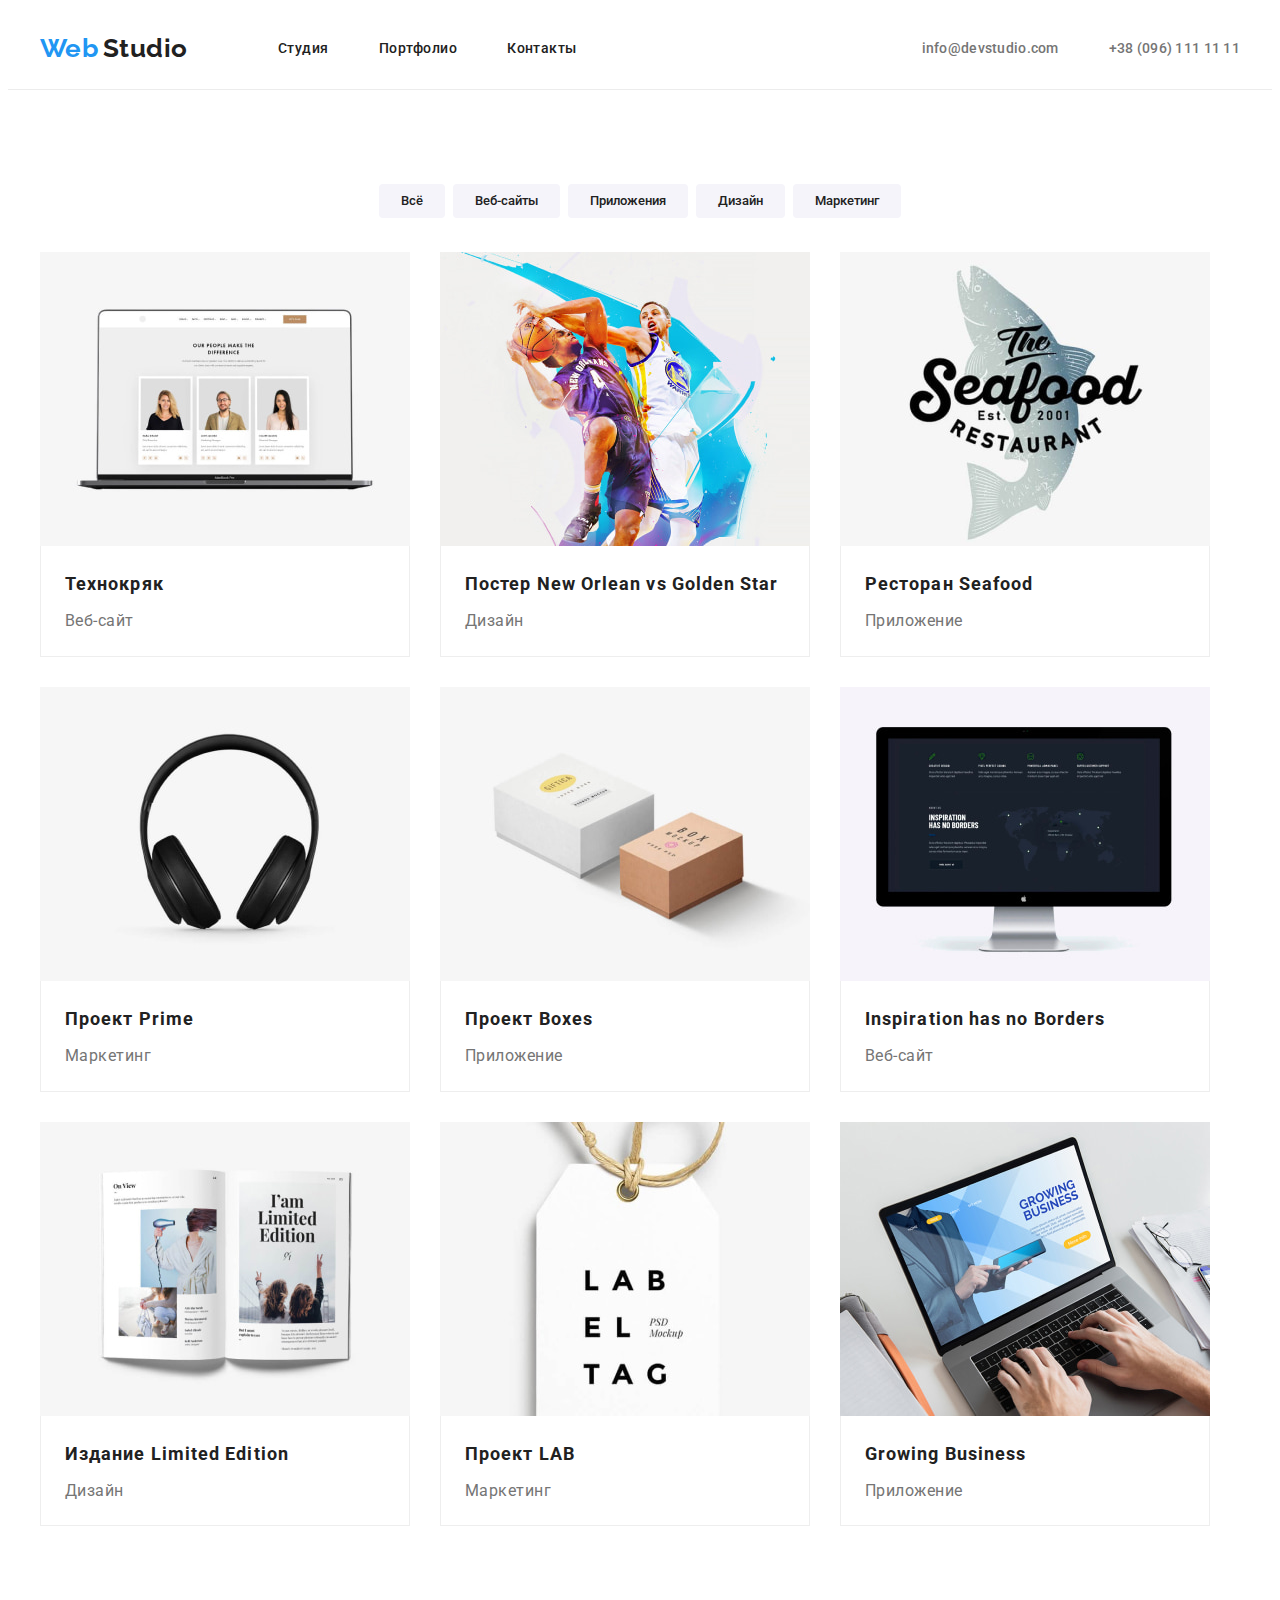
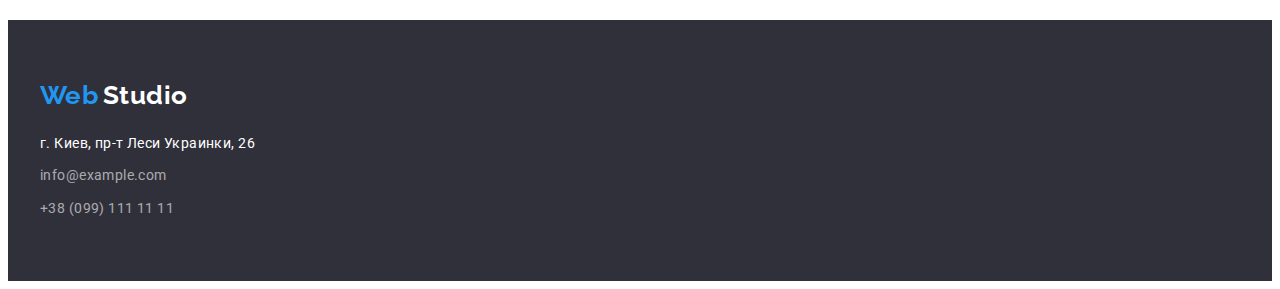
==== portfolio.html @ 958a1b43 "Initial commit" ====
<!DOCTYPE html>
<html lang="ru">
	<head>
		<meta charset="UTF-8" />
		<meta http-equiv="X-UA-Compatible" content="IE=edge" />
		<meta name="viewport" content="width=device-width, initial-scale=1.0" />
		<title>WebStudio</title>
		<link rel="preconnect" href="https://fonts.googleapis.com" />
		<link rel="preconnect" href="https://fonts.gstatic.com" crossorigin />
		<link
			href="https://fonts.googleapis.com/css2?family=Raleway:wght@700&family=Roboto:wght@400;500;700;900&display=swap"
			rel="stylesheet"
		/>
		<link
			rel="stylesheet"
			href="https://cdnjs.cloudflare.com/ajax/libs/modern-normalize/1.1.0/modern-normalize.min.css"
			integrity="sha512-wpPYUAdjBVSE4KJnH1VR1HeZfpl1ub8YT/NKx4PuQ5NmX2tKuGu6U/JRp5y+Y8XG2tV+wKQpNHVUX03MfMFn9Q=="
			crossorigin="anonymous"
			referrerpolicy="no-referrer"
		/>
		<link rel="stylesheet" href="./css/styles.css" />
	</head>
	<body>
		<header class="header">
			<div class="container">
				<!--Navigation-->
				<nav class="nav">
					<a class="logo" href="index.html">
						<span class="web">Web</span>
						<span class="studio">Studio</span>
					</a>
					<ul class="list">
						<li class="item"><a class="link" href="./index.html">Студия</a></li>
						<li class="item"><a class="link" href="./portfolio.html">Портфолио</a></li>
						<li class="item"><a class="link" href="Контакты">Контакты</a></li>
					</ul>
				</nav>
				<!--Contacts-->
				<ul class="contacts-list">
					<li class="item"><a class="link" href="mailto:info@devstudio.com">info@devstudio.com</a></li>
					<li class="item"><a class="link" href="tel:+380961111111">+38 (096) 111 11 11</a></li>
				</ul>
			</div>
		</header>

		<main>
			<!--Gallery-->
			<section class="section-gallery">
				<h1 class="portfolio-title visually-hidden">Портфолио</h1>
				<div class="container">
					<!-- list btn -->
					<ul class="btn-list">
						<li class="item">
							<button class="btn" type="button">Всё</button>
						</li>
						<li class="item">
							<button class="btn" type="button">Веб-сайты</button>
						</li>
						<li class="item">
							<button class="btn" type="button">Приложения</button>
						</li>
						<li class="item">
							<button class="btn" type="button">Дизайн</button>
						</li>
						<li class="item">
							<button class="btn" type="button">Маркетинг</button>
						</li>
					</ul>
					<!--Portfolio-->
					<ul class="portfolio-list">
						<li class="item">
							<a class="link" href="">
								<img class="photo" src="img/portfolio/1.jpg" alt="version1" width="370" height="294" />
								<div class="caption">
									<h2 class="title">Технокряк</h2>
									<p class="text">Веб-сайт</p>
								</div>
							</a>
						</li>
						<li class="item">
							<a class="link" href="">
								<img class="photo" src="img/portfolio/2.jpg" alt="version1" width="370" height="294" />
								<div class="caption">
									<h2 class="title">Постер New Orlean vs Golden Star</h2>
									<p class="text">Дизайн</p>
								</div>
							</a>
						</li>
						<li class="item">
							<a class="link" href="">
								<img class="photo" src="img/portfolio/3.jpg" alt="version1" width="370" height="294" />
								<div class="caption">
									<h2 class="title">Ресторан Seafood</h2>
									<p class="text">Приложение</p>
								</div>
							</a>
						</li>
						<li class="item">
							<a class="link" href="">
								<img class="photo" src="img/portfolio/4.jpg" alt="version1" width="370" height="294" />
								<div class="caption">
									<h2 class="title">Проект Prime</h2>
									<p class="text">Маркетинг</p>
								</div>
							</a>
						</li>
						<li class="item">
							<a class="link" href="">
								<img class="photo" src="img/portfolio/5.jpg" alt="version1" width="370" height="294" />
								<div class="caption">
									<h2 class="title">Проект Boxes</h2>
									<p class="text">Приложение</p>
								</div>
							</a>
						</li>
						<li class="item">
							<a class="link" href="">
								<img class="photo" src="img/portfolio/6.jpg" alt="version1" width="370" height="294" />
								<div class="caption">
									<h2 class="title">Inspiration has no Borders</h2>
									<p class="text">Веб-сайт</p>
								</div>
							</a>
						</li>
						<li class="item">
							<a class="link" href="">
								<img class="photo" src="img/portfolio/7.jpg" alt="version1" width="370" height="294" />
								<div class="caption">
									<h2 class="title">Издание Limited Edition</h2>
									<p class="text">Дизайн</p>
								</div>
							</a>
						</li>
						<li class="item">
							<a class="link" href="">
								<img class="photo" src="img/portfolio/8.jpg" alt="version1" width="370" height="294" />
								<div class="caption">
									<h2 class="title">Проект LAB</h2>
									<p class="text">Маркетинг</p>
								</div>
							</a>
						</li>
						<li class="item">
							<a class="link" href="">
								<img class="photo" src="img/portfolio/9.jpg" alt="version1" width="370" height="294" />
								<div class="caption">
									<h2 class="title">Growing Business</h2>
									<p class="text">Приложение</p>
								</div>
							</a>
						</li>
					</ul>
				</div>
			</section>
		</main>

		<footer class="footer">
			<div class="container">
				<a class="logo" href="./index.html">
					<span class="web">Web</span>
					<span class="studio">Studio</span>
				</a>
				<address class="address">г. Киев, пр-т Леси Украинки, 26</address>
				<ul class="list">
					<li class="item"><a class="link" href="mailto:info@example.com">info@example.com</a></li>
					<li class="item"><a class="link" href="tel:+380991111111">+38 (099) 111 11 11</a></li>
				</ul>
			</div>
		</footer>
	</body>
</html>
---- css/styles.css ----
/* primary-text-color: #757575;; 
title-text-color: #212121;
title-h1-color: #FFFFFF;
accent-color-background: #2196F3;
bcg-color-footer- 2F303A
:hover-color: #2196F3; */

:root {
	--primary-text-color: #757575;

	--title-text-color: #212121;

	--title-h1-color: #ffffff;

	--accent-color-background: #2196f3;

	--focus-hover-color: #2196f3;

	--accent-btn: #f5f4fa;

	--bcg-color-footer: #2f303a;

	--bcg-color-header: #ffffff;

	--contacts-list-color: rgba(255, 255, 255, 0.6);
	--background-our-team: #f5f4fa;
}

body {
	font-family: "Roboto", sans-serif;
	letter-spacing: 0.03em;

	color: var(--primary-text-color);
	background-color: #ffffff;
}
h1,
h2,
h3,
h4,
h5,
h6,
p,
ul {
	margin: 0;
	padding: 0;
}

img,
a {
	display: block;
}

.list,
.btn-list,
.contacts-list,
.portfolio-list {
	list-style: none;
}

.portfolio-list .link {
	text-decoration: none;
}

/* header */
.header {
	background-color: var(--bcg-color-header);
	border-bottom: 1px solid #ececec;
}

.container {
	/* outline: 4px solid red; */

	width: 1200px;
	padding: 0 15px;

	margin: 0 auto;
}

.header .container {
	align-items: center;
	display: flex;
	/* outline: 4px solid tomato; */
}

.web {
	text-decoration: none;

	font-weight: 700;
	font-size: 26px;
	line-height: 1.2;
	font-family: "Raleway", sans-serif;

	color: var(--accent-color-background);
}

.studio {
	font-weight: 700;
	font-size: 26px;
	line-height: 31px;
	font-family: "Raleway", sans-serif;

	color: var(--title-text-color);
}

.nav {
	display: flex;
	align-items: center;
}

.header .logo {
	display: block;
	text-decoration: none;
	margin-right: 90px;
	padding-top: 25px;
	padding-bottom: 25px;
}

/* <!--Navigation--> */
.nav .list {
	display: flex;
}

.nav .item:not(:last-child) {
	margin-right: 50px;
}

/* .nav .item {
	margin-right: 50px;
}

 .nav .item:last-child {
margin-right: 0;
} 

.nav .item + .item {
	margin-left: 50px;
} */

.nav .link {
	text-decoration: none;

	padding: 32px 0;
	font-weight: 500;
	font-size: 14px;
	line-height: 1.2;

	color: var(--title-text-color);
}

/* .contacts-list */
.contacts-list {
	display: flex;
	margin-left: auto;
}

.contacts-list .item:not(:last-child) {
	margin-right: 50px;
}

.contacts-list .link {
	text-decoration: none;

	padding: 32px 0;
	font-weight: 500;
	font-size: 14px;
	line-height: 1.2;
	letter-spacing: 0.02em;

	color: var(--primary-text-color);
}

/* :hover and :focus */
.nav .link:hover,
.nav .link:focus,
.contacts-list .link:hover,
.contacts-list .link:focus,
.footer .link:hover,
.footer .link:focus {
	color: var(--focus-hover-color);
}

/* MAIN */

/* section Hero*/
.section-hero {
	background-color: var(--bcg-color-footer);
}
.section-hero .container {
	max-width: 1600px;
	padding-top: 200px;
	padding-bottom: 200px;
	text-align: center;
	/* outline: 4px solid tomato; */
	color: var(--title-h1-color);
}

.hero-title {
	margin-bottom: 30px;

	font-weight: 900;
	font-size: 44px;
	line-height: 1.36;
	letter-spacing: 0.06em;
	text-transform: uppercase;

	color: #ffffff;
}

.section-hero .button {
	padding: 10px 32px;

	min-width: 200px;
	font-weight: 700;
	font-size: 16px;
	line-height: 1.9;
	letter-spacing: 0.06em;
	font-family: inherit;
	cursor: pointer;

	color: var(--title-h1-color);
	background-color: var(--accent-color-background);
	border-radius: 4px;
	border-width: 0;
	box-shadow: 0px 4px 4px rgb(0 0 0 / 15%);
}

.section-hero .button:hover {
	background-color: var(--title-h1-color);
	color: var(--title-text-color);
}

/* section-features */
.section-features {
	background-color: var(--bcg-color-header);
}

.visually-hidden {
	position: absolute;
	width: 1px;
	height: 1px;
	margin: -1px;
	border: 0;
	padding: 0;

	white-space: nowrap;
	clip-path: inset(100%);
	clip: rect(0 0 0 0);
	overflow: hidden;
}

.section-features {
	/* outline: 4px solid tomato; */
	padding-top: 94px;
	padding-bottom: 94px;
}

.section-features .list {
	display: flex;
}

.section-features .item:not(:last-child) {
	margin-right: 30px;
}
.section-features .item {
	width: 270px;
}

.section-features .title {
	margin-bottom: 10px;

	font-weight: 700;
	font-size: 14px;
	line-height: 1.14;
	letter-spacing: 0.03em;

	color: var(--title-text-color);
}

.section-features .text {
	line-height: 1.71;
	font-size: 14px;
	color: var(--primary-text-color);
}

/* <!--Speciality--> */
.section-special {
	padding-bottom: 94px;
}

.section-special .title {
	text-align: center;

	margin-bottom: 50px;

	font-weight: 700;
	font-size: 36px;
	line-height: 1.7;
	letter-spacing: 0.03em;

	color: var(--title-text-color);
}

.section-special .list {
	display: flex;
}

.section-special .item:not(:last-child) {
	margin-right: 30px;
}

/* <!--Our Team--> */
.section-team {
	background-color: var(--background-our-team);
	padding-top: 94px;
	padding-bottom: 94px;
}

.section-team .title {
	text-align: center;
	margin-bottom: 50px;

	font-size: 36px;
	line-height: 1.17;
	letter-spacing: 0.03em;

	color: var(--title-text-color);
}

.section-team .list {
	display: flex;
}

.section-team .item {
	box-shadow: 0px 1px 3px rgba(0, 0, 0, 0.12), 0px 1px 1px rgba(0, 0, 0, 0.14), 0px 2px 1px rgba(0, 0, 0, 0.2);
	border-radius: 0px 0px 4px 4px;
	background-color: #ffffff;
}

.section-team .item:not(:last-child) {
	margin-right: 30px;
}

.person-card {
	padding: 30px 30px;
}

.section-team .name {
	text-align: center;
	margin-bottom: 10px;

	font-weight: 500;
	line-height: 1.2;

	color: var(--title-text-color);
}

.section-team .text {
	text-align: center;

	line-height: 1.2;

	color: var(--primary-text-color);
}

.footer {
	padding-top: 60px;
	padding-bottom: 60px;

	background-color: var(--bcg-color-footer);
}

.footer .logo {
	display: block;
	text-decoration: none;
	margin-bottom: 20px;
}

.footer .studio {
	color: var(--title-h1-color);
}

.address {
	font-style: normal;

	margin-bottom: 9px;
	font-size: 14px;
	line-height: 1.7;
	letter-spacing: 0.03em;

	color: var(--title-h1-color);
}

.footer .list .item:not(:last-child) {
	margin-bottom: 9px;
}

.footer .link {
	text-decoration: none;

	font-size: 14px;
	line-height: 1.7;
	letter-spacing: 0.03em;

	color: rgba(255, 255, 255, 0.6);
}

/* =======================================
			   portfolio
======================================= */

.section-gallery {
	padding: 94px 0px;
}

.btn-list {
	display: flex;
	justify-content: center;
	margin-bottom: 34px;
}

.btn {
	cursor: pointer;
	font-family: inherit;

	font-weight: 500;
	line-height: 1.65;
	padding: 6px 22px;

	color: var(--title-text-color);
	background: var(--accent-btn);
	border-radius: 4px;
	border-width: 0;
}

.btn-list .item:not(:last-child) {
	margin-right: 8px;
}

.btn-list .title {
	font-weight: 700;
	font-size: 18px;
	line-height: 2;

	color: var(--title-text-color);
}

.btn:hover,
.btn:focus {
	font-weight: 500;
	line-height: 1.65;

	background-color: var(--accent-color-background);
	color: var(--title-h1-color);
	box-shadow: 0px 4px 4px rgb(0 0 0 / 15%);
}

.portfolio-list {
	display: flex;
	flex-wrap: wrap;
}

.portfolio-list .item {
	margin-right: 30px;
}

.portfolio-list .item:nth-child(3n) {
	margin-right: 0;
}

.portfolio-list .item:nth-child(-n + 6) {
	margin-bottom: 30px;
}

.caption {
	padding: 20px 24px;

	border-left: 1px solid #eee;
	border-right: 1px solid #eee;
	border-bottom: 1px solid #eee;
}

.portfolio-list .title {
	margin-bottom: 4px;

	font-weight: 700; 	
	font-size: 18px;
	line-height: 2;
	letter-spacing: 0.06em;

	color: var(--title-text-color);
}

.portfolio-list .text {
	line-height: 1.86;

	color: var(--primary-text-color);
}
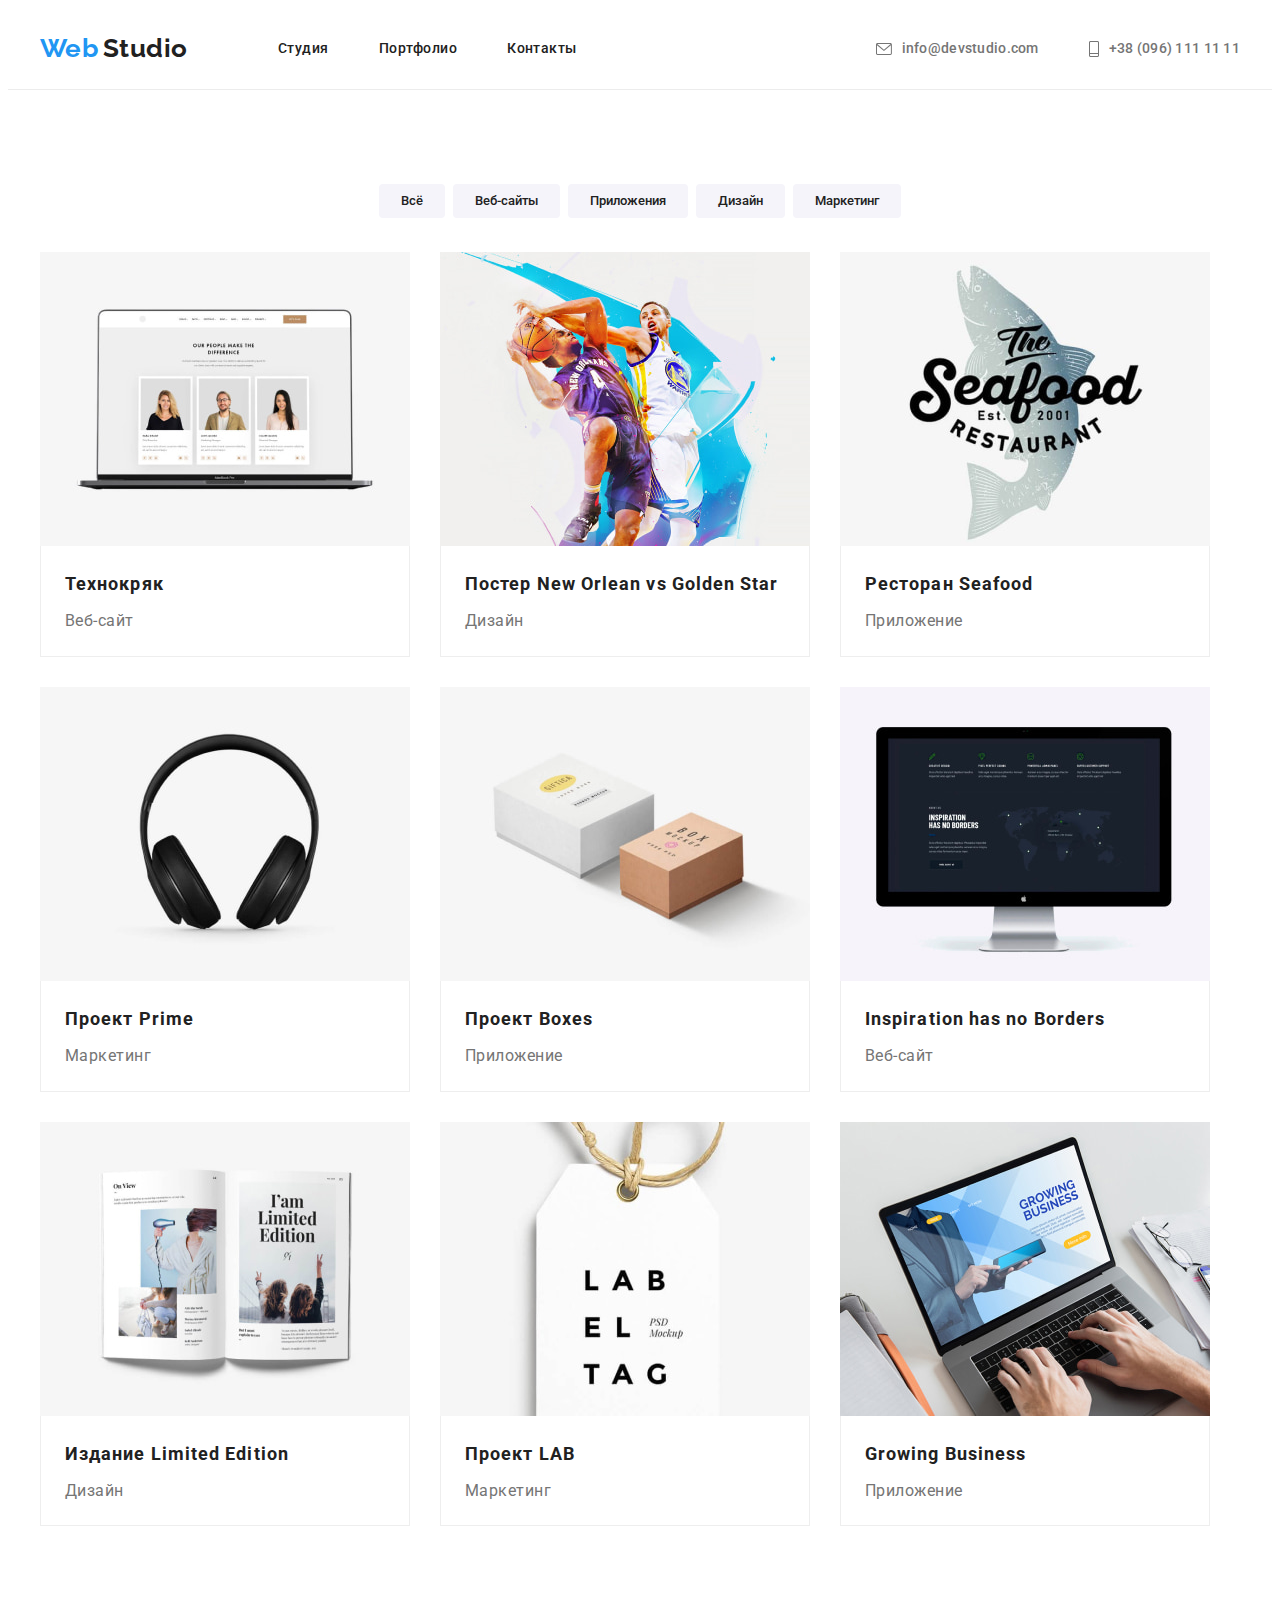
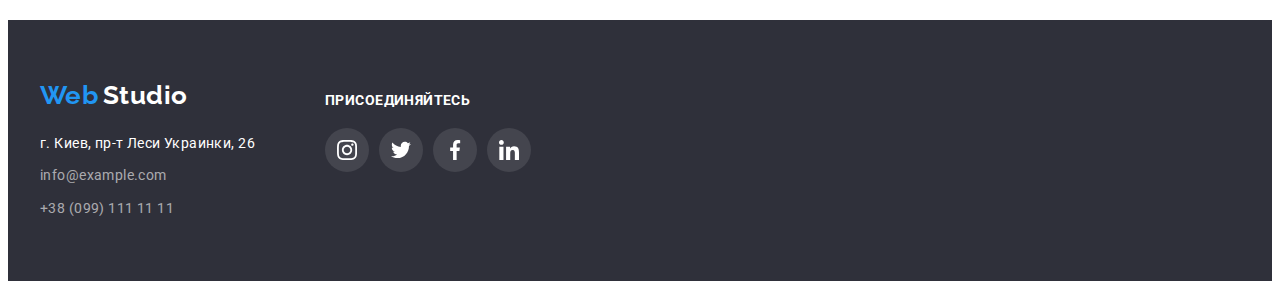
==== commit 79a5fcfb: "fist commit HW4" ====
--- a/portfolio.html
+++ b/portfolio.html
@@ -37,8 +37,22 @@
 				</nav>
 				<!--Contacts-->
 				<ul class="contacts-list">
-					<li class="item"><a class="link" href="mailto:info@devstudio.com">info@devstudio.com</a></li>
-					<li class="item"><a class="link" href="tel:+380961111111">+38 (096) 111 11 11</a></li>
+					<li class="item">
+						<a class="link" href="mailto:info@devstudio.com">
+							<svg class="icon" width="16" height="12">
+								<use href="./img/icon/all-icon/icon.svg#icon-envelope"></use>
+							</svg>
+							info@devstudio.com
+						</a>
+					</li>
+					<li class="item">
+						<a class="link" href="tel:+380961111111">
+							<svg class="icon" width="10" height="16">
+								<use href="./img/icon/all-icon/icon.svg#icon-smartphone"></use>
+							</svg>
+							+38 (096) 111 11 11
+						</a>
+					</li>
 				</ul>
 			</div>
 		</header>
@@ -156,15 +170,50 @@
 
 		<footer class="footer">
 			<div class="container">
-				<a class="logo" href="./index.html">
-					<span class="web">Web</span>
-					<span class="studio">Studio</span>
-				</a>
-				<address class="address">г. Киев, пр-т Леси Украинки, 26</address>
-				<ul class="list">
-					<li class="item"><a class="link" href="mailto:info@example.com">info@example.com</a></li>
-					<li class="item"><a class="link" href="tel:+380991111111">+38 (099) 111 11 11</a></li>
-				</ul>
+				<div class="footer-group">
+					<a class="logo" href="./index.html">
+						<span class="web">Web</span>
+						<span class="studio">Studio</span>
+					</a>
+					<address class="address">г. Киев, пр-т Леси Украинки, 26</address>
+					<ul class="list">
+						<li class="item"><a class="link" href="mailto:info@example.com">info@example.com</a></li>
+						<li class="item"><a class="link" href="tel:+380991111111">+38 (099) 111 11 11</a></li>
+					</ul>
+				</div>
+				<div class="social">
+					<h2 class="social-title">присоединяйтесь</h2>
+					<ul class="list">
+						<li class="item">
+							<a href="https://www.instagram.com/" class="link">
+								<svg class="icon" width="20" height="20">
+									<use href="./img/icon/all-icon/icon.svg#icon-instagram-F"></use>
+								</svg>
+							</a>
+						</li>
+						<li class="item">
+							<a href="https://twitter.com/?lang=ru" class="link" width="20" height="20">
+								<svg class="icon">
+									<use href="./img/icon/all-icon/icon.svg#icon-twitter-F"></use>
+								</svg>
+							</a>
+						</li>
+						<li class="item">
+							<a href="https://www.facebook.com/" class="link" width="20" height="20">
+								<svg class="icon">
+									<use href="./img/icon/all-icon/icon.svg#icon-facebook-F"></use>
+								</svg>
+							</a>
+						</li>
+						<li class="item">
+							<a href="https://www.linkedin.com/" class="link" width="20" height="20">
+								<svg class="icon">
+									<use href="./img/icon/all-icon/icon.svg#icon-linkedin-F"></use>
+								</svg>
+							</a>
+						</li>
+					</ul>
+				</div>
 			</div>
 		</footer>
 	</body>
--- a/css/styles.css
+++ b/css/styles.css
@@ -24,6 +24,9 @@
 
 	--contacts-list-color: rgba(255, 255, 255, 0.6);
 	--background-our-team: #f5f4fa;
+	--bgc-client: #e5e5e5;
+	--icon-primary-color: #afb1b8;
+	--bgc-features-icon: #f5f4fa;
 }
 
 body {
@@ -51,6 +54,7 @@
 }
 
 .list,
+.person,
 .btn-list,
 .contacts-list,
 .portfolio-list {
@@ -63,17 +67,20 @@
 
 /* header */
 .header {
-	background-color: var(--bcg-color-header);
+	background-color: var(--title-h1-color);
 	border-bottom: 1px solid #ececec;
 }
 
 .container {
-	/* outline: 4px solid red; */
-
 	width: 1200px;
 	padding: 0 15px;
 
 	margin: 0 auto;
+}
+
+.section {
+	padding-top: 94px;
+	padding-bottom: 94px;
 }
 
 .header .container {
@@ -158,15 +165,20 @@
 }
 
 .contacts-list .link {
-	text-decoration: none;
-
+	display: flex;
+	align-items: center;
 	padding: 32px 0;
 	font-weight: 500;
 	font-size: 14px;
 	line-height: 1.2;
 	letter-spacing: 0.02em;
+	text-decoration: none;
 
 	color: var(--primary-text-color);
+}
+
+.contacts-list .icon {
+	margin-right: 10px;
 }
 
 /* :hover and :focus */
@@ -183,14 +195,18 @@
 
 /* section Hero*/
 .section-hero {
-	background-color: var(--bcg-color-footer);
-}
+	background-image: linear-gradient(to right, rgba(47, 48, 58, 0.4), rgba(47, 48, 58, 0.4)),
+		url("../img/hero/hero-img.jpg");
+	background-repeat: no-repeat;
+	background-position: center;
+	background-size: 1600px;
+}
+
 .section-hero .container {
 	max-width: 1600px;
 	padding-top: 200px;
 	padding-bottom: 200px;
 	text-align: center;
-	/* outline: 4px solid tomato; */
 	color: var(--title-h1-color);
 }
 
@@ -230,7 +246,8 @@
 }
 
 /* section-features */
-.section-features {
+.features {
+	padding-top: 94px;
 	background-color: var(--bcg-color-header);
 }
 
@@ -248,24 +265,32 @@
 	overflow: hidden;
 }
 
-.section-features {
-	/* outline: 4px solid tomato; */
-	padding-top: 94px;
-	padding-bottom: 94px;
-}
-
-.section-features .list {
-	display: flex;
-}
-
-.section-features .item:not(:last-child) {
+.features-icon {
+	display: flex;
+	align-items: center;
+	justify-content: center;
+
+	margin-bottom: 30px;
+
+	width: 270px;
+	height: 120px;
+
+	border-radius: 4px;
+	background-color: var(--bgc-features-icon);
+}
+
+.features .list {
+	display: flex;
+}
+
+.features .item:not(:last-child) {
 	margin-right: 30px;
 }
-.section-features .item {
+.features .item {
 	width: 270px;
 }
 
-.section-features .title {
+.features .title {
 	margin-bottom: 10px;
 
 	font-weight: 700;
@@ -276,18 +301,18 @@
 	color: var(--title-text-color);
 }
 
-.section-features .text {
+.features .text {
 	line-height: 1.71;
 	font-size: 14px;
 	color: var(--primary-text-color);
 }
 
 /* <!--Speciality--> */
-.section-special {
+.special {
 	padding-bottom: 94px;
 }
 
-.section-special .title {
+.special .title {
 	text-align: center;
 
 	margin-bottom: 50px;
@@ -300,22 +325,22 @@
 	color: var(--title-text-color);
 }
 
-.section-special .list {
-	display: flex;
-}
-
-.section-special .item:not(:last-child) {
+.special .list {
+	display: flex;
+}
+
+.special .item:not(:last-child) {
 	margin-right: 30px;
 }
 
 /* <!--Our Team--> */
-.section-team {
+.team {
 	background-color: var(--background-our-team);
-	padding-top: 94px;
-	padding-bottom: 94px;
-}
-
-.section-team .title {
+	/* max-width: 1600px; */
+	/* background-position: center; */
+}
+
+.team .title {
 	text-align: center;
 	margin-bottom: 50px;
 
@@ -326,25 +351,31 @@
 	color: var(--title-text-color);
 }
 
-.section-team .list {
-	display: flex;
-}
-
-.section-team .item {
+.team-list {
+	display: flex;
+}
+
+.team-list .person {
 	box-shadow: 0px 1px 3px rgba(0, 0, 0, 0.12), 0px 1px 1px rgba(0, 0, 0, 0.14), 0px 2px 1px rgba(0, 0, 0, 0.2);
 	border-radius: 0px 0px 4px 4px;
 	background-color: #ffffff;
 }
 
-.section-team .item:not(:last-child) {
+.team .person:not(:last-child) {
 	margin-right: 30px;
 }
 
 .person-card {
-	padding: 30px 30px;
-}
-
-.section-team .name {
+	margin-bottom: 16px;
+
+	border-top: 30px;
+}
+
+.team .photo {
+	margin-bottom: 30px;
+}
+
+.team .name {
 	text-align: center;
 	margin-bottom: 10px;
 
@@ -354,12 +385,95 @@
 	color: var(--title-text-color);
 }
 
-.section-team .text {
+.team-icon .list {
+	display: flex;
 	text-align: center;
+	justify-content: center;
+
+	margin-bottom: 30px;
+}
+
+.team-icon .item:not(:last-child) {
+	margin-right: 10px;
+}
+
+.team-icon .link {
+	display: flex;
+	align-items: center;
+	justify-content: center;
+
+	width: 44px;
+	height: 44px;
+	border-radius: 50%;
+	color: #afb1b8;
+}
+
+.team-icon .link:hover {
+	color: #fff;
+	background-color: var(--focus-hover-color);
+}
+
+.team .text {
+	text-align: center;
 
 	line-height: 1.2;
 
 	color: var(--primary-text-color);
+}
+
+.client .title {
+	margin-bottom: 50px;
+
+	text-align: center;
+	font-size: 36px;
+	line-height: 1.4;
+	letter-spacing: 0.03em;
+
+	color: #212121;
+}
+
+.client .list {
+	display: flex;
+}
+
+.client .item {
+	width: 170px;
+	height: 92px;
+}
+
+.client .item:not(:last-child) {
+	margin-right: 30px;
+}
+
+.client .link {
+	display: flex;
+	align-items: center;
+	justify-content: center;
+
+	width: 100%;
+	height: 100%;
+
+	color: var(--icon-primary-color);
+	border: 1px solid var(--icon-primary-color);
+	border-radius: 4px;
+}
+
+.client .link:hover,
+.client .link:focus {
+	color: var(--focus-hover-color);
+	border-color: var(--focus-hover-color);
+}
+
+.icon {
+	fill: currentColor;
+}
+
+.footer .container {
+	display: flex;
+}
+
+.footer-group {
+	margin-right: 70px;
 }
 
 .footer {
@@ -404,6 +518,53 @@
 	color: rgba(255, 255, 255, 0.6);
 }
 
+.social {
+	margin-top: 12px;
+	width: 206px;
+}
+
+.social-title {
+	margin-bottom: 20px;
+
+	font-size: 14px;
+	line-height: 16px;
+	letter-spacing: 0.03em;
+	text-transform: uppercase;
+
+	color: #ffffff;
+}
+
+.social .list {
+	display: flex;
+}
+
+.social .link:hover,
+.social .link:focus {
+	color: var(--focus-hover-color);
+	background-color: var(--accent-color-background);
+}
+
+.social .link {
+	display: flex;
+	align-items: center;
+	justify-content: center;
+
+	width: 44px;
+	height: 44px;
+	border-radius: 50%;
+	background-color: rgba(255, 255, 255, 0.1);
+}
+
+.social .item:not(:last-child) {
+	margin-right: 10px;
+}
+
+.social .icon {
+	width: 20px;
+	height: 20px;
+	fill: currentColor;
+}
+
 /* =======================================
 			   portfolio
 ======================================= */
@@ -463,6 +624,11 @@
 	margin-right: 30px;
 }
 
+.portfolio-list .item:hover {
+	background: #ffffff;
+	box-shadow: 0px 1px 1px rgba(0, 0, 0, 0.12), 0px 4px 4px rgba(0, 0, 0, 0.06), 1px 4px 6px rgba(0, 0, 0, 0.16);
+} 
+
 .portfolio-list .item:nth-child(3n) {
 	margin-right: 0;
 }
@@ -482,7 +648,7 @@
 .portfolio-list .title {
 	margin-bottom: 4px;
 
-	font-weight: 700; 	
+	font-weight: 700;
 	font-size: 18px;
 	line-height: 2;
 	letter-spacing: 0.06em;
